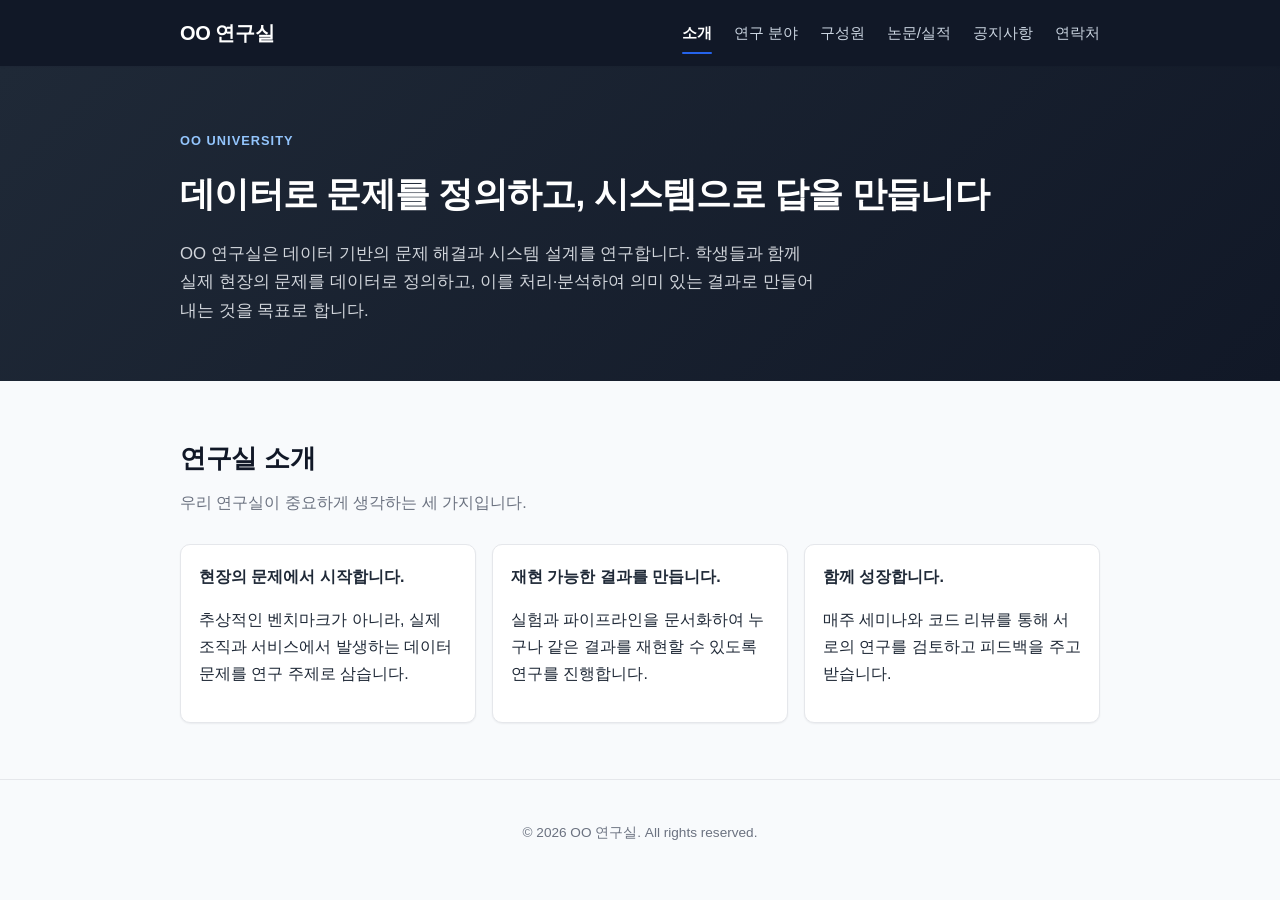
==== index.html @ 6ab43694 "연구실 홈페이지 초기 버전 정적 멀티 페이지 사이트로, 구성원/논문/공지사항은 JSON 데이터 파일에서 읽어와 렌더링한다." ====
<!DOCTYPE html>
<html lang="ko">
<head>
<meta charset="UTF-8">
<meta name="viewport" content="width=device-width, initial-scale=1.0">
<title>연구실 홈페이지 - 소개</title>
<link rel="stylesheet" href="css/style.css">
</head>
<body>

<header class="site-header">
  <div class="container header-inner">
    <span class="site-title">OO 연구실</span>
    <nav class="nav-menu">
      <a href="index.html" class="active" aria-current="page">소개</a>
      <a href="research.html">연구 분야</a>
      <a href="members.html">구성원</a>
      <a href="publications.html">논문/실적</a>
      <a href="news.html">공지사항</a>
      <a href="contact.html">연락처</a>
    </nav>
  </div>
</header>

<main>
  <section class="hero">
    <div class="container">
      <p class="eyebrow">OO University</p>
      <h1>데이터로 문제를 정의하고, 시스템으로 답을 만듭니다</h1>
      <p class="lead">
        OO 연구실은 데이터 기반의 문제 해결과 시스템 설계를 연구합니다.
        학생들과 함께 실제 현장의 문제를 데이터로 정의하고, 이를 처리·분석하여
        의미 있는 결과로 만들어내는 것을 목표로 합니다.
      </p>
    </div>
  </section>

  <section class="section">
    <div class="container">
      <h2>연구실 소개</h2>
      <p class="section-lead">우리 연구실이 중요하게 생각하는 세 가지입니다.</p>
      <ul class="goal-list">
        <li>
          <strong>현장의 문제에서 시작합니다.</strong>
          <p>추상적인 벤치마크가 아니라, 실제 조직과 서비스에서 발생하는 데이터 문제를 연구 주제로 삼습니다.</p>
        </li>
        <li>
          <strong>재현 가능한 결과를 만듭니다.</strong>
          <p>실험과 파이프라인을 문서화하여 누구나 같은 결과를 재현할 수 있도록 연구를 진행합니다.</p>
        </li>
        <li>
          <strong>함께 성장합니다.</strong>
          <p>매주 세미나와 코드 리뷰를 통해 서로의 연구를 검토하고 피드백을 주고받습니다.</p>
        </li>
      </ul>
    </div>
  </section>
</main>

<footer class="site-footer">
  <div class="container">
    <p>&copy; 2026 OO 연구실. All rights reserved.</p>
  </div>
</footer>

</body>
</html>
---- css/style.css ----
:root {
  --color-primary: #2563eb;
  --color-primary-dark: #1d4ed8;
  --color-ink: #111827;
  --color-text: #1f2937;
  --color-muted: #6b7280;
  --color-border: #e5e7eb;
  --color-surface: #ffffff;
  --color-bg: #f8fafc;
  --shadow-sm: 0 1px 2px rgba(16, 24, 40, 0.06);
  --shadow-md: 0 4px 12px rgba(16, 24, 40, 0.08);
  --radius: 10px;
}

* {
  box-sizing: border-box;
}

body {
  margin: 0;
  font-family: -apple-system, "Malgun Gothic", "Apple SD Gothic Neo", sans-serif;
  line-height: 1.7;
  color: var(--color-text);
  background: var(--color-bg);
}

.container {
  max-width: 960px;
  margin: 0 auto;
  padding: 0 20px;
}

.site-header {
  position: sticky;
  top: 0;
  background: var(--color-ink);
  color: #fff;
  z-index: 10;
  box-shadow: var(--shadow-sm);
}

.header-inner {
  display: flex;
  align-items: center;
  justify-content: space-between;
  flex-wrap: wrap;
  padding: 16px 20px;
}

.site-title {
  font-size: 1.25rem;
  font-weight: 800;
  letter-spacing: -0.02em;
}

.nav-menu {
  display: flex;
  flex-wrap: wrap;
  gap: 22px;
}

.nav-menu a {
  position: relative;
  color: #cbd5e1;
  text-decoration: none;
  font-size: 0.95rem;
  padding: 4px 0;
  transition: color 0.15s ease;
}

.nav-menu a:hover {
  color: #fff;
}

.nav-menu a.active {
  color: #fff;
  font-weight: 700;
}

.nav-menu a.active::after {
  content: "";
  position: absolute;
  left: 0;
  right: 0;
  bottom: -4px;
  height: 2px;
  background: var(--color-primary);
  border-radius: 2px;
}

.hero {
  background: linear-gradient(135deg, #1f2937 0%, #111827 100%);
  color: #fff;
  padding: 64px 0 56px;
}

.hero .container > p.eyebrow {
  color: #93c5fd;
  font-weight: 700;
  letter-spacing: 0.08em;
  text-transform: uppercase;
  font-size: 0.8rem;
  margin: 0 0 12px;
}

.hero h1 {
  margin: 0 0 16px;
  font-size: 2.2rem;
  letter-spacing: -0.02em;
}

.hero p.lead {
  margin: 0;
  max-width: 640px;
  color: #d1d5db;
  font-size: 1.05rem;
}

.section {
  padding: 56px 0;
}

.section h2 {
  margin-top: 0;
  margin-bottom: 8px;
  font-size: 1.6rem;
  letter-spacing: -0.01em;
  color: var(--color-ink);
}

.section .section-lead {
  margin: 0 0 28px;
  color: var(--color-muted);
}

.goal-list {
  list-style: none;
  margin: 24px 0 0;
  padding: 0;
  display: grid;
  grid-template-columns: repeat(auto-fit, minmax(220px, 1fr));
  gap: 16px;
}

.goal-list li {
  background: var(--color-surface);
  border: 1px solid var(--color-border);
  border-radius: var(--radius);
  padding: 18px;
  box-shadow: var(--shadow-sm);
}

.research-grid {
  display: grid;
  grid-template-columns: repeat(auto-fit, minmax(240px, 1fr));
  gap: 18px;
  list-style: none;
  margin: 0;
  padding: 0;
}

.research-grid li {
  background: var(--color-surface);
  border: 1px solid var(--color-border);
  border-radius: var(--radius);
  padding: 20px;
  box-shadow: var(--shadow-sm);
}

.research-grid h3 {
  margin: 0 0 8px;
  font-size: 1.05rem;
  color: var(--color-primary-dark);
}

.research-grid p {
  margin: 0;
  color: var(--color-muted);
  font-size: 0.92rem;
}

.role-heading {
  margin: 28px 0 14px;
  font-size: 1.05rem;
  color: var(--color-ink);
  border-left: 3px solid var(--color-primary);
  padding-left: 10px;
}

.role-heading:first-of-type {
  margin-top: 0;
}

.card-grid {
  display: grid;
  grid-template-columns: repeat(auto-fill, minmax(230px, 1fr));
  gap: 16px;
  margin-bottom: 8px;
}

.card {
  background: var(--color-surface);
  border: 1px solid var(--color-border);
  border-radius: var(--radius);
  padding: 18px;
  box-shadow: var(--shadow-sm);
  transition: transform 0.15s ease, box-shadow 0.15s ease;
}

.card:hover {
  transform: translateY(-2px);
  box-shadow: var(--shadow-md);
}

.card h4 {
  margin: 0 0 6px;
  font-size: 1.05rem;
  color: var(--color-ink);
}

.card-role {
  color: var(--color-primary-dark);
  font-weight: 600;
  margin: 0 0 6px;
  font-size: 0.85rem;
}

.card-interests,
.card-bio,
.card-email {
  margin: 0 0 4px;
  font-size: 0.9rem;
  color: var(--color-muted);
}

.filter-bar {
  display: flex;
  flex-wrap: wrap;
  gap: 20px;
  margin-bottom: 24px;
  background: var(--color-surface);
  border: 1px solid var(--color-border);
  border-radius: var(--radius);
  padding: 14px 18px;
}

.filter-bar label {
  display: flex;
  align-items: center;
  gap: 8px;
  font-size: 0.9rem;
  color: var(--color-muted);
}

.filter-bar select {
  padding: 6px 10px;
  border-radius: 6px;
  border: 1px solid var(--color-border);
  background: #fff;
  font-size: 0.9rem;
}

.item-list {
  list-style: none;
  margin: 0;
  padding: 0;
}

.list-item {
  background: var(--color-surface);
  border: 1px solid var(--color-border);
  border-radius: var(--radius);
  padding: 18px 20px;
  margin-bottom: 12px;
  box-shadow: var(--shadow-sm);
}

.item-title {
  margin: 0 0 6px;
  font-weight: 700;
  font-size: 1.02rem;
  color: var(--color-ink);
}

.item-title a {
  color: inherit;
  text-decoration: none;
}

.item-title a:hover {
  color: var(--color-primary-dark);
  text-decoration: underline;
}

.item-meta {
  margin: 0 0 6px;
  font-size: 0.85rem;
  color: var(--color-muted);
}

.item-summary {
  margin: 0;
  font-size: 0.92rem;
  color: var(--color-text);
}

.pagination {
  display: flex;
  gap: 8px;
  justify-content: center;
  margin-top: 24px;
}

.pagination button {
  min-width: 36px;
  height: 36px;
  border: 1px solid var(--color-border);
  background: var(--color-surface);
  border-radius: 8px;
  font-size: 0.9rem;
  color: var(--color-text);
  cursor: pointer;
  transition: background 0.15s ease, color 0.15s ease;
}

.pagination button:hover {
  background: #eff6ff;
}

.pagination button.active {
  background: var(--color-primary);
  border-color: var(--color-primary);
  color: #fff;
  font-weight: 700;
}

.loading {
  color: #9ca3af;
}

.error-banner {
  background: #fef2f2;
  border: 1px solid #fecaca;
  color: #991b1b;
  border-radius: var(--radius);
  padding: 14px 18px;
  margin-bottom: 20px;
  font-size: 0.85rem;
}

.error-banner p {
  margin: 0 0 6px;
  font-weight: 600;
}

.error-banner ul {
  margin: 0;
  padding-left: 20px;
}

.site-footer {
  padding: 28px 0;
  text-align: center;
  color: var(--color-muted);
  font-size: 0.85rem;
  border-top: 1px solid var(--color-border);
}

@media (max-width: 600px) {
  .header-inner {
    flex-direction: column;
    align-items: flex-start;
    gap: 12px;
  }

  .nav-menu {
    gap: 14px;
  }

  .hero {
    padding: 44px 0 40px;
  }

  .hero h1 {
    font-size: 1.6rem;
  }

  .section {
    padding: 36px 0;
  }
}
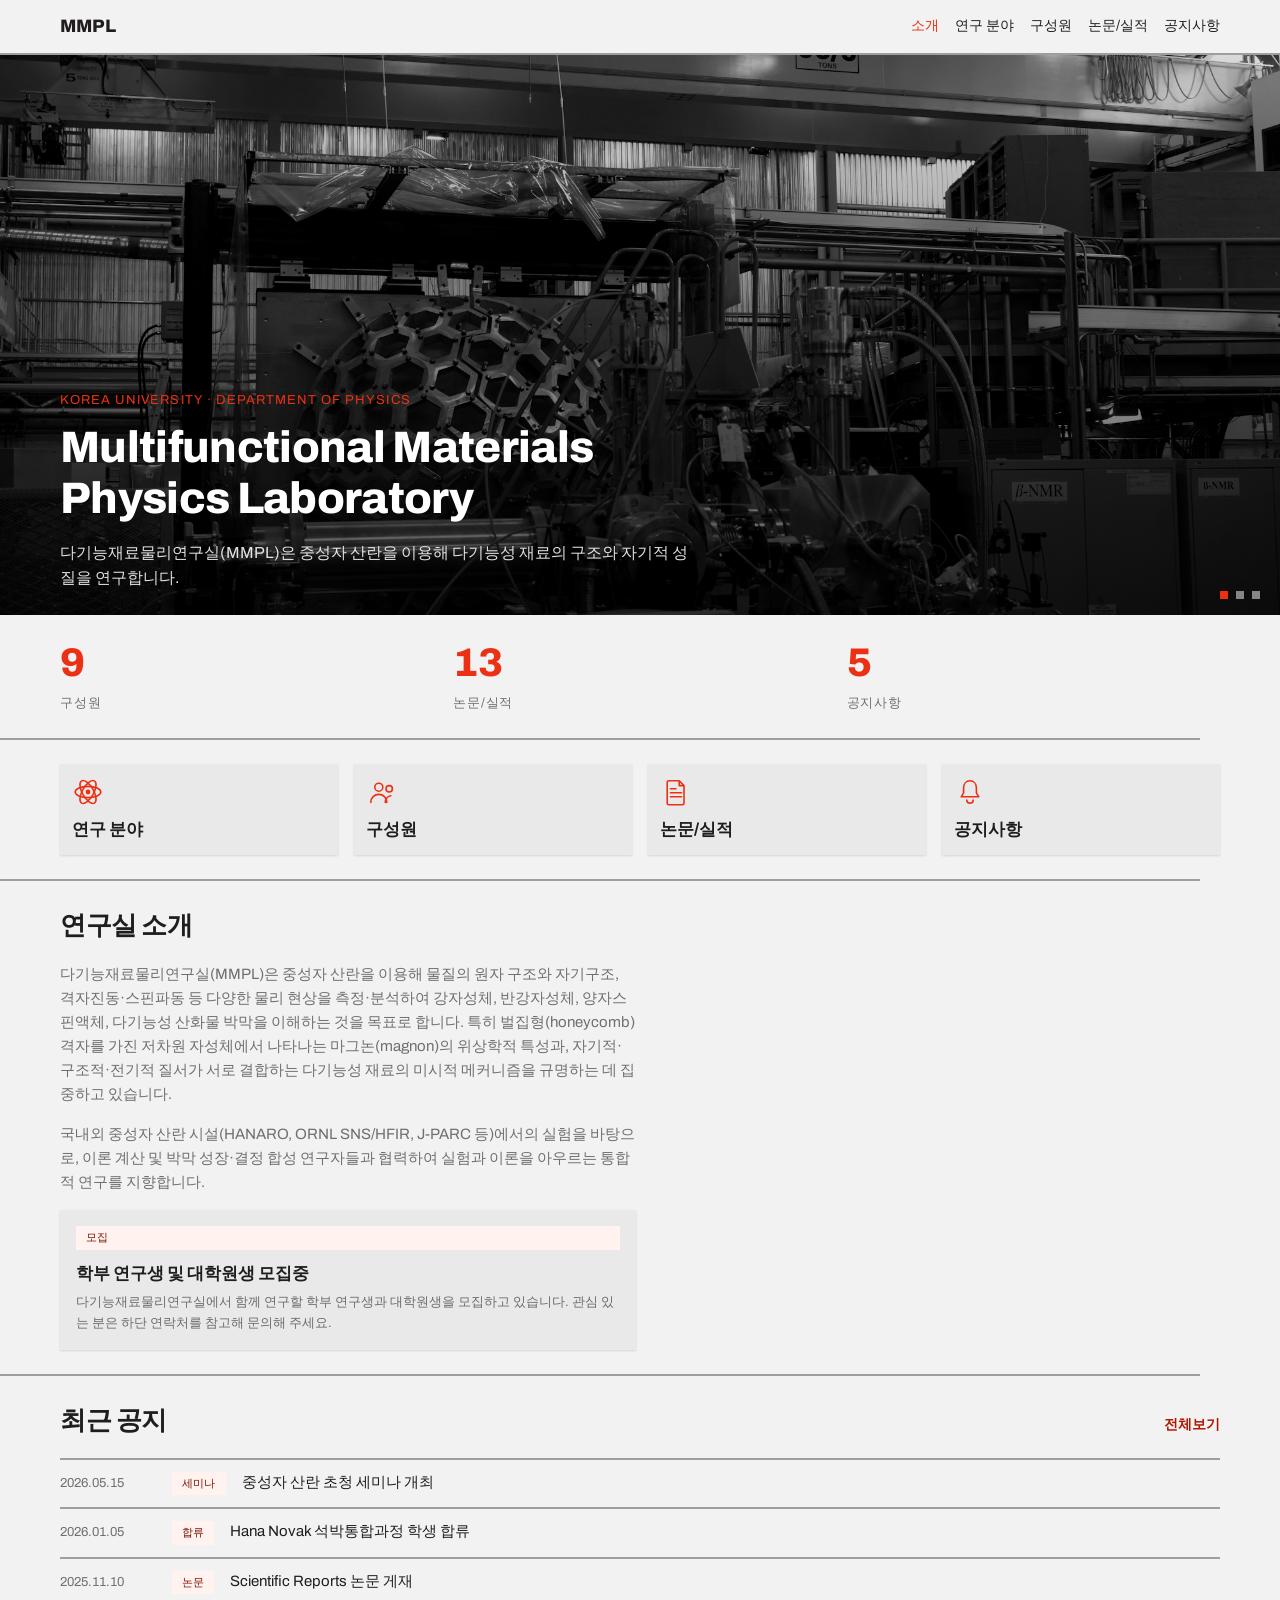
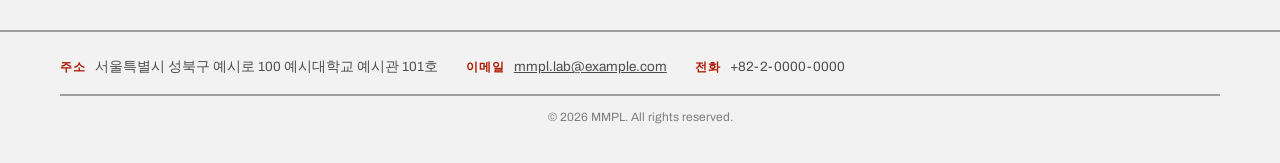
==== commit 9d52fc08: "MMPL 연구실 홈페이지 리디자인 및 더미 데이터 반영 Modernist 디자인 시스템 기반으로 5개 페이지를 전면 리디자인하고, 구성원/공지사항의 개인정보를 더미 데이터로 교체했" ====
--- a/index.html
+++ b/index.html
@@ -3,65 +3,167 @@
 <head>
 <meta charset="UTF-8">
 <meta name="viewport" content="width=device-width, initial-scale=1.0">
-<title>연구실 홈페이지 - 소개</title>
+<title>MMPL - 소개</title>
 <link rel="stylesheet" href="css/style.css">
 </head>
 <body>
 
 <header class="site-header">
   <div class="container header-inner">
-    <span class="site-title">OO 연구실</span>
+    <span class="site-title">MMPL</span>
     <nav class="nav-menu">
       <a href="index.html" class="active" aria-current="page">소개</a>
       <a href="research.html">연구 분야</a>
       <a href="members.html">구성원</a>
       <a href="publications.html">논문/실적</a>
       <a href="news.html">공지사항</a>
-      <a href="contact.html">연락처</a>
     </nav>
   </div>
 </header>
 
 <main>
   <section class="hero">
-    <div class="container">
-      <p class="eyebrow">OO University</p>
-      <h1>데이터로 문제를 정의하고, 시스템으로 답을 만듭니다</h1>
-      <p class="lead">
-        OO 연구실은 데이터 기반의 문제 해결과 시스템 설계를 연구합니다.
-        학생들과 함께 실제 현장의 문제를 데이터로 정의하고, 이를 처리·분석하여
-        의미 있는 결과로 만들어내는 것을 목표로 합니다.
-      </p>
+    <div class="hero-bg" aria-hidden="true">
+      <div class="hero-bg-slide active" style="background-image:url('img/hero-lab.jpg')"></div>
+      <div class="hero-bg-slide" style="background-image:url('img/hero-lab-2.jpg')"></div>
+      <div class="hero-bg-slide" style="background-image:url('img/hero-lab-3.jpg')"></div>
+    </div>
+    <div class="container hero-inner">
+      <div class="hero-text">
+        <p class="eyebrow">Korea University · Department of Physics</p>
+        <h1>Multifunctional Materials Physics Laboratory</h1>
+        <p class="lead">
+          다기능재료물리연구실(MMPL)은 중성자 산란을 이용해 다기능성 재료의
+          구조와 자기적 성질을 연구합니다.
+        </p>
+      </div>
+    </div>
+    <div class="hero-dots" role="group" aria-label="배경 슬라이드 이동"></div>
+  </section>
+
+  <section class="stats-section">
+    <div class="container stats-grid">
+      <div class="stat"><span class="stat-number" id="stat-members">–</span><span class="stat-label">구성원</span></div>
+      <div class="stat"><span class="stat-number" id="stat-publications">–</span><span class="stat-label">논문/실적</span></div>
+      <div class="stat"><span class="stat-number" id="stat-news">–</span><span class="stat-label">공지사항</span></div>
     </div>
   </section>
+
+  <hr class="hr container">
+
+  <section class="section quicklinks-section">
+    <div class="container">
+      <ul class="quicklink-grid">
+        <li>
+          <a href="research.html" class="quicklink-card">
+            <span class="quicklink-icon" aria-hidden="true">
+              <svg viewBox="0 0 40 40" xmlns="http://www.w3.org/2000/svg" fill="none" stroke="currentColor" stroke-width="2">
+                <circle cx="20" cy="20" r="3" fill="currentColor" stroke="none"/>
+                <ellipse cx="20" cy="20" rx="16" ry="7"/>
+                <ellipse cx="20" cy="20" rx="16" ry="7" transform="rotate(60 20 20)"/>
+                <ellipse cx="20" cy="20" rx="16" ry="7" transform="rotate(120 20 20)"/>
+              </svg>
+            </span>
+            <span class="quicklink-label">연구 분야</span>
+          </a>
+        </li>
+        <li>
+          <a href="members.html" class="quicklink-card">
+            <span class="quicklink-icon" aria-hidden="true">
+              <svg viewBox="0 0 40 40" xmlns="http://www.w3.org/2000/svg" fill="none" stroke="currentColor" stroke-width="2">
+                <circle cx="16" cy="14" r="5"/>
+                <path d="M6 33c0-6 4.5-10 10-10s10 4 10 10" stroke-linecap="round"/>
+                <circle cx="29" cy="16" r="4"/>
+                <path d="M24 33c.5-4.5 3.5-8 7-8.4" stroke-linecap="round"/>
+              </svg>
+            </span>
+            <span class="quicklink-label">구성원</span>
+          </a>
+        </li>
+        <li>
+          <a href="publications.html" class="quicklink-card">
+            <span class="quicklink-icon" aria-hidden="true">
+              <svg viewBox="0 0 40 40" xmlns="http://www.w3.org/2000/svg" fill="none" stroke="currentColor" stroke-width="2">
+                <path d="M11 6h13l6 6v22a2 2 0 0 1-2 2H11a2 2 0 0 1-2-2V8a2 2 0 0 1 2-2Z" stroke-linejoin="round"/>
+                <path d="M24 6v6h6" stroke-linejoin="round"/>
+                <path d="M13 21h14M13 26h14M13 16h7" stroke-linecap="round"/>
+              </svg>
+            </span>
+            <span class="quicklink-label">논문/실적</span>
+          </a>
+        </li>
+        <li>
+          <a href="news.html" class="quicklink-card">
+            <span class="quicklink-icon" aria-hidden="true">
+              <svg viewBox="0 0 40 40" xmlns="http://www.w3.org/2000/svg" fill="none" stroke="currentColor" stroke-width="2">
+                <path d="M20 6c-5 0-8 4-8 9v6l-3 5h22l-3-5v-6c0-5-3-9-8-9Z" stroke-linejoin="round"/>
+                <path d="M16 30a4 4 0 0 0 8 0" stroke-linecap="round"/>
+              </svg>
+            </span>
+            <span class="quicklink-label">공지사항</span>
+          </a>
+        </li>
+      </ul>
+    </div>
+  </section>
+
+  <hr class="hr container">
 
   <section class="section">
     <div class="container">
       <h2>연구실 소개</h2>
-      <p class="section-lead">우리 연구실이 중요하게 생각하는 세 가지입니다.</p>
+      <p class="section-lead">
+        다기능재료물리연구실(MMPL)은 중성자 산란을 이용해 물질의 원자 구조와
+        자기구조, 격자진동·스핀파동 등 다양한 물리 현상을 측정·분석하여
+        강자성체, 반강자성체, 양자스핀액체, 다기능성 산화물 박막을
+        이해하는 것을 목표로 합니다. 특히 벌집형(honeycomb) 격자를 가진
+        저차원 자성체에서 나타나는 마그논(magnon)의 위상학적 특성과,
+        자기적·구조적·전기적 질서가 서로 결합하는 다기능성 재료의
+        미시적 메커니즘을 규명하는 데 집중하고 있습니다.
+      </p>
+      <p class="section-lead">
+        국내외 중성자 산란 시설(HANARO, ORNL SNS/HFIR, J-PARC 등)에서의
+        실험을 바탕으로, 이론 계산 및 박막 성장·결정 합성 연구자들과
+        협력하여 실험과 이론을 아우르는 통합적 연구를 지향합니다.
+      </p>
       <ul class="goal-list">
         <li>
-          <strong>현장의 문제에서 시작합니다.</strong>
-          <p>추상적인 벤치마크가 아니라, 실제 조직과 서비스에서 발생하는 데이터 문제를 연구 주제로 삼습니다.</p>
+          <span class="tag tag-accent">모집</span>
+          <p class="card-title">학부 연구생 및 대학원생 모집중</p>
+          <p class="card-body">다기능재료물리연구실에서 함께 연구할 학부 연구생과 대학원생을 모집하고 있습니다. 관심 있는 분은 하단 연락처를 참고해 문의해 주세요.</p>
         </li>
-        <li>
-          <strong>재현 가능한 결과를 만듭니다.</strong>
-          <p>실험과 파이프라인을 문서화하여 누구나 같은 결과를 재현할 수 있도록 연구를 진행합니다.</p>
-        </li>
-        <li>
-          <strong>함께 성장합니다.</strong>
-          <p>매주 세미나와 코드 리뷰를 통해 서로의 연구를 검토하고 피드백을 주고받습니다.</p>
-        </li>
+      </ul>
+    </div>
+  </section>
+
+  <hr class="hr container">
+
+  <section class="section">
+    <div class="container">
+      <div class="section-header-row">
+        <h2>최근 공지</h2>
+        <a href="news.html" class="section-link">전체보기</a>
+      </div>
+      <ul id="home-news-list" class="item-list">
+        <li class="loading">불러오는 중...</li>
       </ul>
     </div>
   </section>
 </main>
 
 <footer class="site-footer">
-  <div class="container">
-    <p>&copy; 2026 OO 연구실. All rights reserved.</p>
+  <div class="container footer-inner">
+    <div class="footer-contact">
+      <p><strong>주소</strong> 서울특별시 성북구 예시로 100 예시대학교 예시관 101호</p>
+      <p><strong>이메일</strong> <a href="mailto:mmpl.lab@example.com">mmpl.lab@example.com</a></p>
+      <p><strong>전화</strong> +82-2-0000-0000</p>
+    </div>
+    <p class="footer-copy">&copy; 2026 MMPL. All rights reserved.</p>
   </div>
 </footer>
 
+<script src="js/common.js"></script>
+<script src="js/home.js"></script>
+<script src="js/hero-carousel.js"></script>
 </body>
 </html>
--- a/css/style.css
+++ b/css/style.css
@@ -1,15 +1,36 @@
+@import url('https://fonts.googleapis.com/css2?family=Archivo:wght@400;600;800&display=swap');
+
 :root {
-  --color-primary: #2563eb;
-  --color-primary-dark: #1d4ed8;
-  --color-ink: #111827;
-  --color-text: #1f2937;
-  --color-muted: #6b7280;
-  --color-border: #e5e7eb;
-  --color-surface: #ffffff;
-  --color-bg: #f8fafc;
-  --shadow-sm: 0 1px 2px rgba(16, 24, 40, 0.06);
-  --shadow-md: 0 4px 12px rgba(16, 24, 40, 0.08);
-  --radius: 10px;
+  /* Modernist — off-white paper, ink text, signal-orange accent, zero radius */
+  --color-bg: #f3f2f2;
+  --color-surface: #eae9e9;
+  --color-text: #201e1d;
+  --color-muted: color-mix(in srgb, #201e1d 62%, transparent);
+  --color-accent: #ec3013;
+  --color-accent-100: #fff2ef;
+  --color-accent-600: #dd2b0f;
+  --color-accent-700: #ae1800;
+  --color-accent-800: #7c1405;
+  --color-neutral-100: #f8f4f4;
+  --color-neutral-800: #444141;
+  --color-divider: color-mix(in srgb, #201e1d 40%, transparent);
+
+  --font-heading: "Archivo", system-ui, sans-serif;
+  --font-body: "Archivo", system-ui, sans-serif;
+  --font-heading-weight: 800;
+
+  --space-1: 4px;
+  --space-2: 8px;
+  --space-3: 12px;
+  --space-4: 16px;
+  --space-5: 20px;
+  --space-6: 24px;
+  --space-8: 32px;
+
+  --radius: 0px;
+
+  --shadow-sm: 0 1px 2px color-mix(in srgb, #201e1d 14%, transparent);
+  --shadow-md: 0 3px 10px color-mix(in srgb, #201e1d 16%, transparent);
 }
 
 * {
@@ -18,248 +39,500 @@
 
 body {
   margin: 0;
-  font-family: -apple-system, "Malgun Gothic", "Apple SD Gothic Neo", sans-serif;
-  line-height: 1.7;
+  font-family: var(--font-body);
+  font-size: 15px;
+  line-height: 1.6;
   color: var(--color-text);
   background: var(--color-bg);
 }
 
+h1, h2, h3, h4 {
+  font-family: var(--font-heading);
+  font-weight: var(--font-heading-weight);
+  letter-spacing: -0.015em;
+}
+
+a {
+  color: var(--color-accent-700);
+}
+
+a:hover {
+  color: var(--color-accent);
+}
+
 .container {
-  max-width: 960px;
+  max-width: 1200px;
   margin: 0 auto;
-  padding: 0 20px;
-}
-
+  padding: 0 var(--space-5);
+}
+
+/* — navigation — */
 .site-header {
   position: sticky;
   top: 0;
-  background: var(--color-ink);
+  background: var(--color-bg);
+  z-index: 10;
+  border-bottom: 2px solid var(--color-divider);
+}
+
+.header-inner {
+  display: flex;
+  align-items: center;
+  flex-wrap: wrap;
+  gap: var(--space-4);
+  padding: var(--space-3) var(--space-5);
+}
+
+.site-title {
+  font-family: var(--font-heading);
+  font-weight: var(--font-heading-weight);
+  font-size: 18px;
+  margin-right: auto;
+}
+
+.nav-menu {
+  display: flex;
+  flex-wrap: wrap;
+  gap: var(--space-4);
+}
+
+.nav-menu a {
+  color: var(--color-text);
+  text-decoration: none;
+  font-size: 14px;
+}
+
+.nav-menu a:hover,
+.nav-menu a.active {
+  color: var(--color-accent);
+}
+
+/* — hero — */
+.hero {
+  position: relative;
+  height: 560px;
+  overflow: hidden;
   color: #fff;
-  z-index: 10;
-  box-shadow: var(--shadow-sm);
-}
-
-.header-inner {
-  display: flex;
-  align-items: center;
-  justify-content: space-between;
-  flex-wrap: wrap;
-  padding: 16px 20px;
-}
-
-.site-title {
-  font-size: 1.25rem;
-  font-weight: 800;
-  letter-spacing: -0.02em;
-}
-
-.nav-menu {
-  display: flex;
-  flex-wrap: wrap;
-  gap: 22px;
-}
-
-.nav-menu a {
-  position: relative;
-  color: #cbd5e1;
-  text-decoration: none;
-  font-size: 0.95rem;
-  padding: 4px 0;
-  transition: color 0.15s ease;
-}
-
-.nav-menu a:hover {
-  color: #fff;
-}
-
-.nav-menu a.active {
-  color: #fff;
-  font-weight: 700;
-}
-
-.nav-menu a.active::after {
+}
+
+.hero-bg {
+  position: absolute;
+  inset: 0;
+  z-index: 0;
+}
+
+.hero-bg::after {
   content: "";
+  position: absolute;
+  inset: 0;
+  background: linear-gradient(180deg, rgba(0, 0, 0, 0.15) 0%, rgba(0, 0, 0, 0.68) 100%);
+}
+
+.hero-bg-slide {
+  position: absolute;
+  inset: 0;
+  background-size: cover;
+  background-position: center;
+  filter: grayscale(1) contrast(1.08);
+  opacity: 0;
+  transition: opacity 1s ease;
+}
+
+.hero-bg-slide.active {
+  opacity: 1;
+}
+
+@media (prefers-reduced-motion: reduce) {
+  .hero-bg-slide {
+    transition: none;
+  }
+}
+
+.hero-inner {
   position: absolute;
   left: 0;
   right: 0;
-  bottom: -4px;
-  height: 2px;
-  background: var(--color-primary);
-  border-radius: 2px;
-}
-
-.hero {
-  background: linear-gradient(135deg, #1f2937 0%, #111827 100%);
-  color: #fff;
-  padding: 64px 0 56px;
-}
-
-.hero .container > p.eyebrow {
-  color: #93c5fd;
-  font-weight: 700;
+  bottom: 0;
+  z-index: 1;
+  padding: var(--space-6) var(--space-5);
+}
+
+.hero-text {
+  max-width: 640px;
+}
+
+.hero p.eyebrow {
+  color: var(--color-accent);
   letter-spacing: 0.08em;
   text-transform: uppercase;
-  font-size: 0.8rem;
+  font-size: 13px;
   margin: 0 0 12px;
 }
 
 .hero h1 {
   margin: 0 0 16px;
-  font-size: 2.2rem;
-  letter-spacing: -0.02em;
+  font-size: clamp(28px, 4vw, 44px);
+  line-height: 1.15;
+  color: #fff;
 }
 
 .hero p.lead {
   margin: 0;
-  max-width: 640px;
-  color: #d1d5db;
-  font-size: 1.05rem;
+  color: rgba(255, 255, 255, 0.88);
+  font-size: 16px;
+  line-height: 1.6;
+}
+
+.hero-dots {
+  position: absolute;
+  right: var(--space-5);
+  bottom: var(--space-4);
+  z-index: 1;
+  display: flex;
+  gap: 8px;
+}
+
+.hero-dots button {
+  width: 8px;
+  height: 8px;
+  padding: 0;
+  border: none;
+  border-radius: var(--radius);
+  cursor: pointer;
+  background: rgba(255, 255, 255, 0.5);
+}
+
+.hero-dots button.active {
+  background: var(--color-accent);
+}
+
+/* — stats — */
+.stats-section {
+  padding: var(--space-6) 0;
+}
+
+.stats-grid {
+  display: grid;
+  grid-template-columns: repeat(3, 1fr);
+  gap: var(--space-5);
+}
+
+.stat-number {
+  display: block;
+  font-family: var(--font-heading);
+  font-weight: var(--font-heading-weight);
+  font-size: 40px;
+  color: var(--color-accent);
+  line-height: 1.2;
+}
+
+.stat-label {
+  display: block;
+  margin-top: 6px;
+  font-size: 13px;
+  letter-spacing: 0.06em;
+  text-transform: uppercase;
+  color: var(--color-muted);
+}
+
+/* — rule — */
+.hr {
+  height: 2px;
+  border: 0;
+  margin: 0;
+  background: var(--color-divider);
 }
 
 .section {
-  padding: 56px 0;
+  padding: var(--space-6) 0;
 }
 
 .section h2 {
-  margin-top: 0;
-  margin-bottom: 8px;
-  font-size: 1.6rem;
-  letter-spacing: -0.01em;
-  color: var(--color-ink);
+  margin: 0 0 var(--space-4);
+  font-size: 26px;
 }
 
 .section .section-lead {
-  margin: 0 0 28px;
+  margin: 0 0 var(--space-4);
+  max-width: 64ch;
+  color: var(--color-muted);
+}
+
+.section-header-row {
+  display: flex;
+  align-items: baseline;
+  justify-content: space-between;
+  gap: var(--space-4);
+  margin-bottom: var(--space-4);
+}
+
+.section-header-row h2 {
+  margin: 0;
+}
+
+.section-link {
+  flex: 0 0 auto;
+  font-size: 14px;
+  font-weight: var(--font-heading-weight);
+  font-family: var(--font-heading);
+  color: var(--color-accent-700);
+  text-decoration: none;
+  white-space: nowrap;
+}
+
+.section-link:hover {
+  color: var(--color-accent);
+}
+
+/* — quick links — */
+.quicklink-grid {
+  display: grid;
+  grid-template-columns: repeat(4, 1fr);
+  gap: var(--space-4);
+  list-style: none;
+  margin: 0;
+  padding: 0;
+}
+
+.quicklink-card {
+  display: flex;
+  flex-direction: column;
+  align-items: flex-start;
+  gap: var(--space-2);
+  background: var(--color-surface);
+  box-shadow: var(--shadow-sm);
+  padding: var(--space-3);
+  text-decoration: none;
+  color: inherit;
+}
+
+.quicklink-card:hover {
+  box-shadow: var(--shadow-md);
+}
+
+.quicklink-card:hover .quicklink-label {
+  color: var(--color-accent);
+}
+
+.quicklink-icon {
+  width: 32px;
+  height: 32px;
+  color: var(--color-accent);
+}
+
+.quicklink-icon svg {
+  width: 100%;
+  height: 100%;
+  display: block;
+}
+
+.quicklink-label {
+  font-family: var(--font-heading);
+  font-weight: var(--font-heading-weight);
+  font-size: 17px;
+}
+
+/* — recruiting card / cards general — */
+.card {
+  background: var(--color-surface);
+  box-shadow: var(--shadow-sm);
+  padding: var(--space-3);
+  display: flex;
+  flex-direction: column;
+  gap: var(--space-2);
+}
+
+.card-title {
+  font-family: var(--font-heading);
+  font-weight: var(--font-heading-weight);
+  font-size: 17px;
+  line-height: 1.2;
+  margin: 0;
+}
+
+.card-body {
+  margin: 0;
+  font-size: 13px;
   color: var(--color-muted);
 }
 
 .goal-list {
   list-style: none;
-  margin: 24px 0 0;
+  margin: var(--space-4) 0 0;
   padding: 0;
+  max-width: 64ch;
+}
+
+.goal-list li {
+  display: flex;
+  flex-direction: column;
+  gap: var(--space-2);
+  background: var(--color-surface);
+  box-shadow: var(--shadow-sm);
+  padding: var(--space-4);
+}
+
+.goal-list .card-title {
+  margin-top: 6px;
+}
+
+/* — research — */
+.research-grid {
+  list-style: none;
+  margin: 0;
+  padding: 0;
+}
+
+.research-grid li {
   display: grid;
-  grid-template-columns: repeat(auto-fit, minmax(220px, 1fr));
-  gap: 16px;
-}
-
-.goal-list li {
-  background: var(--color-surface);
-  border: 1px solid var(--color-border);
-  border-radius: var(--radius);
-  padding: 18px;
-  box-shadow: var(--shadow-sm);
-}
-
-.research-grid {
-  display: grid;
-  grid-template-columns: repeat(auto-fit, minmax(240px, 1fr));
-  gap: 18px;
-  list-style: none;
-  margin: 0;
-  padding: 0;
-}
-
-.research-grid li {
-  background: var(--color-surface);
-  border: 1px solid var(--color-border);
-  border-radius: var(--radius);
-  padding: 20px;
-  box-shadow: var(--shadow-sm);
+  grid-template-columns: minmax(64px, 140px) minmax(0, 1fr);
+  gap: var(--space-5);
+  align-items: start;
+  padding-top: var(--space-4);
+  border-top: 2px solid var(--color-divider);
+}
+
+.research-icon {
+  width: 32px;
+  color: var(--color-accent);
+}
+
+.research-icon svg {
+  width: 100%;
+  height: auto;
+  display: block;
+}
+
+/* — recent news preview (home page) — */
+.recent-news-row {
+  display: flex;
+  gap: var(--space-4);
+  align-items: baseline;
+  padding: var(--space-3) 0;
+  border-top: 2px solid var(--color-divider);
+}
+
+.recent-news-row .item-date {
+  min-width: 96px;
+}
+
+.recent-news-row .item-title {
+  font-size: 15px;
+  font-weight: 400;
+  margin: 0;
 }
 
 .research-grid h3 {
-  margin: 0 0 8px;
-  font-size: 1.05rem;
-  color: var(--color-primary-dark);
+  margin: 0 0 12px;
+  font-size: 22px;
 }
 
 .research-grid p {
   margin: 0;
-  color: var(--color-muted);
-  font-size: 0.92rem;
-}
-
+  max-width: 68ch;
+  font-size: 15.5px;
+  line-height: 1.7;
+  color: var(--color-muted);
+}
+
+/* — members — */
 .role-heading {
-  margin: 28px 0 14px;
-  font-size: 1.05rem;
-  color: var(--color-ink);
-  border-left: 3px solid var(--color-primary);
-  padding-left: 10px;
+  margin: var(--space-5) 0 var(--space-3);
+  padding-top: var(--space-3);
+  border-top: 2px solid var(--color-divider);
+  font-size: 13px;
+  letter-spacing: 0.08em;
+  text-transform: uppercase;
+  color: var(--color-accent-700);
 }
 
 .role-heading:first-of-type {
   margin-top: 0;
+  padding-top: 0;
+  border-top: none;
 }
 
 .card-grid {
   display: grid;
-  grid-template-columns: repeat(auto-fill, minmax(230px, 1fr));
-  gap: 16px;
-  margin-bottom: 8px;
-}
-
-.card {
-  background: var(--color-surface);
-  border: 1px solid var(--color-border);
+  grid-template-columns: repeat(auto-fill, minmax(260px, 1fr));
+  gap: var(--space-4);
+  margin-bottom: var(--space-2);
+}
+
+.card-email {
+  font-size: 13px;
+  text-decoration: none;
+}
+
+.card-bio {
+  margin: 0;
+  font-size: 13px;
+  color: var(--color-muted);
+}
+
+.card-interests {
+  display: flex;
+  flex-wrap: wrap;
+  gap: 6px;
+  margin-top: 4px;
+}
+
+/* — tags — */
+.tag {
+  display: inline-flex;
+  align-items: center;
+  font-size: 11px;
+  letter-spacing: 0.02em;
+  padding: 3px 10px;
+}
+
+.tag-accent {
+  background: var(--color-accent-100);
+  color: var(--color-accent-800);
+}
+
+.tag-neutral {
+  background: var(--color-neutral-100);
+  color: var(--color-neutral-800);
+}
+
+.tag-outline {
+  border: 1px solid var(--color-accent);
+  color: var(--color-accent);
+}
+
+/* — filters / selects — */
+.filter-bar {
+  display: flex;
+  gap: var(--space-4);
+  flex-wrap: wrap;
+  margin-bottom: var(--space-5);
+}
+
+.filter-bar label {
+  display: flex;
+  flex-direction: column;
+  gap: 6px;
+  font-size: 12px;
+  color: var(--color-muted);
+}
+
+.filter-bar select {
+  font-family: var(--font-body);
+  font-size: 14px;
+  padding: 8px 10px;
+  border: 2px solid var(--color-divider);
+  background: var(--color-bg);
+  color: var(--color-text);
   border-radius: var(--radius);
-  padding: 18px;
-  box-shadow: var(--shadow-sm);
-  transition: transform 0.15s ease, box-shadow 0.15s ease;
-}
-
-.card:hover {
-  transform: translateY(-2px);
-  box-shadow: var(--shadow-md);
-}
-
-.card h4 {
-  margin: 0 0 6px;
-  font-size: 1.05rem;
-  color: var(--color-ink);
-}
-
-.card-role {
-  color: var(--color-primary-dark);
-  font-weight: 600;
-  margin: 0 0 6px;
-  font-size: 0.85rem;
-}
-
-.card-interests,
-.card-bio,
-.card-email {
-  margin: 0 0 4px;
-  font-size: 0.9rem;
-  color: var(--color-muted);
-}
-
-.filter-bar {
-  display: flex;
-  flex-wrap: wrap;
-  gap: 20px;
-  margin-bottom: 24px;
-  background: var(--color-surface);
-  border: 1px solid var(--color-border);
-  border-radius: var(--radius);
-  padding: 14px 18px;
-}
-
-.filter-bar label {
-  display: flex;
-  align-items: center;
-  gap: 8px;
-  font-size: 0.9rem;
-  color: var(--color-muted);
-}
-
-.filter-bar select {
-  padding: 6px 10px;
-  border-radius: 6px;
-  border: 1px solid var(--color-border);
-  background: #fff;
-  font-size: 0.9rem;
-}
-
+}
+
+.filter-bar select:focus-visible {
+  outline: 2px solid var(--color-accent);
+  outline-offset: 2px;
+}
+
+/* — item lists (news / publications) — */
 .item-list {
   list-style: none;
   margin: 0;
@@ -267,19 +540,30 @@
 }
 
 .list-item {
-  background: var(--color-surface);
-  border: 1px solid var(--color-border);
-  border-radius: var(--radius);
-  padding: 18px 20px;
-  margin-bottom: 12px;
-  box-shadow: var(--shadow-sm);
+  padding: var(--space-4) 0;
+  border-top: 2px solid var(--color-divider);
+}
+
+.item-tags {
+  display: flex;
+  gap: 8px;
+  align-items: baseline;
+  flex-wrap: wrap;
+  margin-bottom: 8px;
+}
+
+.item-date {
+  font-size: 13px;
+  color: var(--color-muted);
+  font-feature-settings: 'tnum' 1;
 }
 
 .item-title {
   margin: 0 0 6px;
-  font-weight: 700;
-  font-size: 1.02rem;
-  color: var(--color-ink);
+  font-size: 16px;
+  font-weight: 600;
+  line-height: 1.4;
+  color: var(--color-text);
 }
 
 .item-title a {
@@ -288,69 +572,91 @@
 }
 
 .item-title a:hover {
-  color: var(--color-primary-dark);
+  color: var(--color-accent);
   text-decoration: underline;
 }
 
 .item-meta {
-  margin: 0 0 6px;
-  font-size: 0.85rem;
+  margin: 0;
+  font-size: 13.5px;
   color: var(--color-muted);
 }
 
 .item-summary {
   margin: 0;
-  font-size: 0.92rem;
-  color: var(--color-text);
-}
-
+  font-size: 14.5px;
+  line-height: 1.6;
+  color: color-mix(in srgb, var(--color-text) 80%, transparent);
+}
+
+.pinned-banner {
+  border: 2px solid var(--color-accent);
+  padding: var(--space-4);
+  margin-bottom: var(--space-5);
+  display: flex;
+  gap: 12px;
+  align-items: baseline;
+  flex-wrap: wrap;
+}
+
+.pinned-banner .item-title {
+  flex-basis: 100%;
+}
+
+.pinned-banner .item-summary {
+  flex-basis: 100%;
+  margin: 0;
+  font-size: 14px;
+  color: var(--color-muted);
+}
+
+/* — pagination / buttons — */
 .pagination {
   display: flex;
   gap: 8px;
   justify-content: center;
-  margin-top: 24px;
+  margin-top: var(--space-5);
 }
 
 .pagination button {
   min-width: 36px;
   height: 36px;
-  border: 1px solid var(--color-border);
-  background: var(--color-surface);
-  border-radius: 8px;
-  font-size: 0.9rem;
+  padding: 0 var(--space-3);
+  border: 1px solid var(--color-divider);
+  background: transparent;
+  border-radius: var(--radius);
+  font-family: var(--font-heading);
+  font-weight: var(--font-heading-weight);
+  font-size: 14px;
   color: var(--color-text);
   cursor: pointer;
-  transition: background 0.15s ease, color 0.15s ease;
 }
 
 .pagination button:hover {
-  background: #eff6ff;
+  background: color-mix(in srgb, var(--color-text) 7%, transparent);
 }
 
 .pagination button.active {
-  background: var(--color-primary);
-  border-color: var(--color-primary);
-  color: #fff;
-  font-weight: 700;
+  background: var(--color-accent);
+  border-color: var(--color-accent);
+  color: var(--color-bg);
 }
 
 .loading {
-  color: #9ca3af;
+  color: var(--color-muted);
 }
 
 .error-banner {
-  background: #fef2f2;
-  border: 1px solid #fecaca;
-  color: #991b1b;
-  border-radius: var(--radius);
-  padding: 14px 18px;
-  margin-bottom: 20px;
-  font-size: 0.85rem;
+  border: 2px solid var(--color-accent);
+  padding: var(--space-4);
+  margin-bottom: var(--space-5);
+  font-size: 13.5px;
 }
 
 .error-banner p {
   margin: 0 0 6px;
   font-weight: 600;
+  color: var(--color-accent-700);
 }
 
 .error-banner ul {
@@ -358,34 +664,98 @@
   padding-left: 20px;
 }
 
+/* — footer — */
 .site-footer {
-  padding: 28px 0;
+  border-top: 2px solid var(--color-divider);
+  font-size: 13.5px;
+}
+
+.footer-inner {
+  display: flex;
+  flex-direction: column;
+  gap: var(--space-4);
+  padding: var(--space-6) var(--space-5);
+}
+
+.footer-contact {
+  display: flex;
+  flex-wrap: wrap;
+  gap: 8px 28px;
+  margin: 0;
+  color: color-mix(in srgb, var(--color-text) 78%, transparent);
+}
+
+.footer-contact p {
+  margin: 0;
+}
+
+.footer-contact strong {
+  font-family: var(--font-heading);
+  font-weight: var(--font-heading-weight);
+  font-size: 12px;
+  letter-spacing: 0.08em;
+  text-transform: uppercase;
+  color: var(--color-accent-700);
+  margin-right: 6px;
+}
+
+.footer-contact a {
+  color: inherit;
+}
+
+.footer-contact a:hover {
+  color: var(--color-accent);
+}
+
+.footer-copy {
+  margin: 0;
+  padding: var(--space-3) var(--space-5);
+  border-top: 2px solid var(--color-divider);
   text-align: center;
-  color: var(--color-muted);
-  font-size: 0.85rem;
-  border-top: 1px solid var(--color-border);
+  font-size: 12px;
+  color: color-mix(in srgb, var(--color-text) 55%, transparent);
+}
+
+@media (max-width: 900px) {
+  .stats-grid {
+    grid-template-columns: repeat(3, 1fr);
+    gap: var(--space-3);
+  }
+
+  .quicklink-grid {
+    grid-template-columns: repeat(2, 1fr);
+  }
+
+  .research-grid li {
+    grid-template-columns: 1fr;
+  }
+
+  .research-icon {
+    width: 40px;
+  }
 }
 
 @media (max-width: 600px) {
   .header-inner {
     flex-direction: column;
     align-items: flex-start;
-    gap: 12px;
-  }
-
-  .nav-menu {
-    gap: 14px;
+    gap: var(--space-3);
   }
 
   .hero {
-    padding: 44px 0 40px;
+    height: 440px;
   }
 
   .hero h1 {
-    font-size: 1.6rem;
-  }
-
-  .section {
-    padding: 36px 0;
-  }
-}
+    font-size: 26px;
+  }
+
+  .stats-grid {
+    grid-template-columns: 1fr;
+    text-align: center;
+  }
+
+  .quicklink-grid {
+    grid-template-columns: 1fr;
+  }
+}
